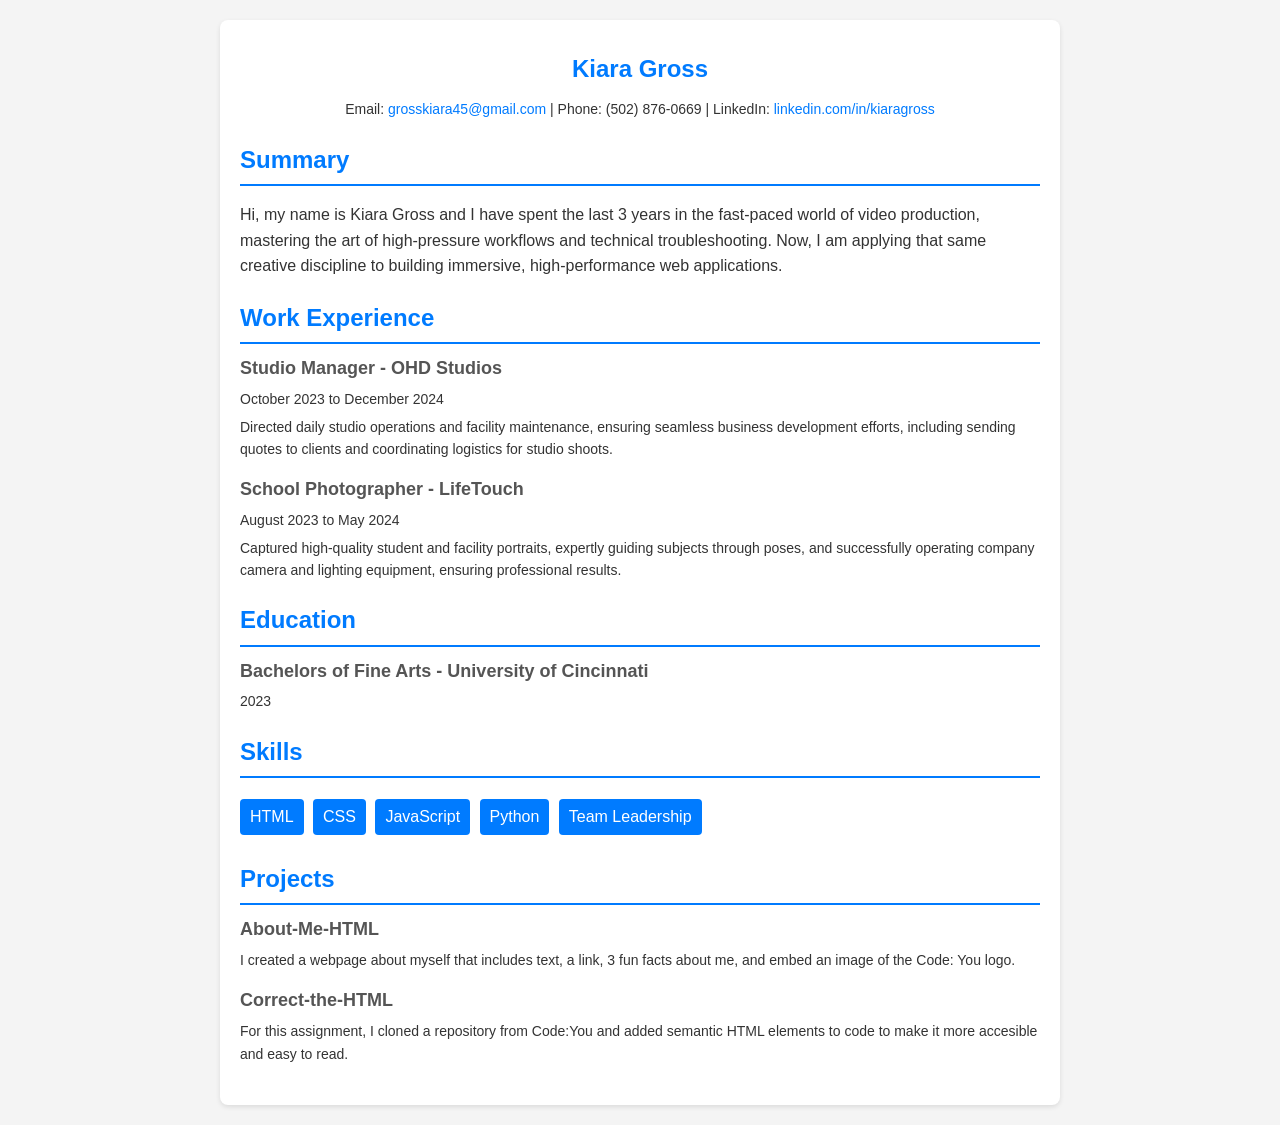
==== index.html @ 320b484b "Updated placeholder text with personal details" ====
<!DOCTYPE html>
<html lang="en">
    <head>
        <meta charset="UTF-8" />
        <meta name="viewport" content="width=device-width, initial-scale=1.0" />
        <title>Kiara Gross 2026 Resume</title>
    </head>
 
    <style>
        body {
            font-family: Arial, sans-serif;
            line-height: 1.6;
            margin: 0;
            padding: 0;
            color: #333;
            background-color: #f4f4f4;
        }
        .container {
            max-width: 800px;
            margin: 20px auto;
            padding: 20px;
            background: #fff;
            border-radius: 8px;
            box-shadow: 0 2px 5px rgba(0, 0, 0, 0.1);
        }
        h1,
        h2 {
            color: #007bff;
        }
        .header {
            text-align: center;
        }
        .header h1 {
            margin: 10px 0;
        }
        .contact {
            margin: 10px 0;
            font-size: 14px;
        }
        .contact a {
            color: #007bff;
            text-decoration: none;
        }
        .section {
            margin: 20px 0;
        }
        .section h2 {
            margin-bottom: 10px;
            border-bottom: 2px solid #007bff;
            padding-bottom: 5px;
        }
        .item {
            margin-bottom: 15px;
        }
        .item h3 {
            margin: 0;
            font-size: 18px;
            color: #555;
        }
        .item p {
            margin: 5px 0;
            font-size: 14px;
        }
        .skills ul {
            list-style: none;
            padding: 0;
        }
        .skills ul li {
            display: inline-block;
            background: #007bff;
            color: #fff;
            padding: 5px 10px;
            margin: 5px 5px 5px 0;
            border-radius: 4px;
        }
    </style>
 
    <body>
        <main class="container">
            <section class="header">
                <h1>Kiara Gross</h1>
                <p class="contact">
                    Email:
                    <a href="mailto:grosskiara45@gmail.com"
                        >grosskiara45@gmail.com</a
                    >
                    | Phone: (502) 876-0669 | LinkedIn:
                    <a href="www.linkedin.com/in/kiaragross">linkedin.com/in/kiaragross</a>
                </p>
            </section>
            <section class="section">
                <h2>Summary</h2>
                <p>
                    Hi, my name is Kiara Gross and I have spent the last 3 years in the fast-paced world of video production, mastering the art of high-pressure workflows and technical troubleshooting. 
                    Now, I am applying that same creative discipline to building immersive, high-performance web applications.
                </p>
            </section>
            <section class="section">
                <h2>Work Experience</h2>
                <div class="item">
                    <h3>Studio Manager - OHD Studios</h3>
                    <p>October 2023 to December 2024</p>
                    <p>
                        Directed daily studio operations and facility maintenance, ensuring seamless business development efforts, including sending quotes to clients and coordinating logistics for studio shoots.
                    </p>
                </div>
                <div class="item">
                    <h3>School Photographer - LifeTouch</h3>
                    <p>August 2023 to May 2024</p>
                    <p>
                        Captured high-quality student and facility portraits, expertly guiding subjects through poses, and successfully operating company camera and lighting equipment, ensuring professional results.
                    </p>
                </div>
            </section>
            <div class="section">
                <h2>Education</h2>
                <div class="item">
                    <h3>Bachelors of Fine Arts - University of Cincinnati</h3>
                    <p>2023</p>
                </div>
            </section>
            <section class="section">
                <h2>Skills</h2>
                <div class="skills">
                    <ul>
                        <li>HTML</li>
                        <li>CSS</li>
                        <li>JavaScript</li>
                        <li>Python</li>
                        <li>Team Leadership</li>
                    </ul>
                </div>
            </section>
            <section class="section">
                <h2>Projects</h2>
                <div class="item">
                    <h3>About-Me-HTML</h3>
                    <p>
                        I created a webpage about myself that includes text, a link, 3 fun facts about me, and embed an image of the Code: You logo. 
                    </p>
                </div>
                <div class="item">
                    <h3>Correct-the-HTML</h3>
                    <p>
                        For this assignment, I cloned a repository from Code:You and added semantic HTML elements to code to make it more accesible and easy to read.
                    </p>
                </div>
            </section>
        </main>
    </body>
</html>
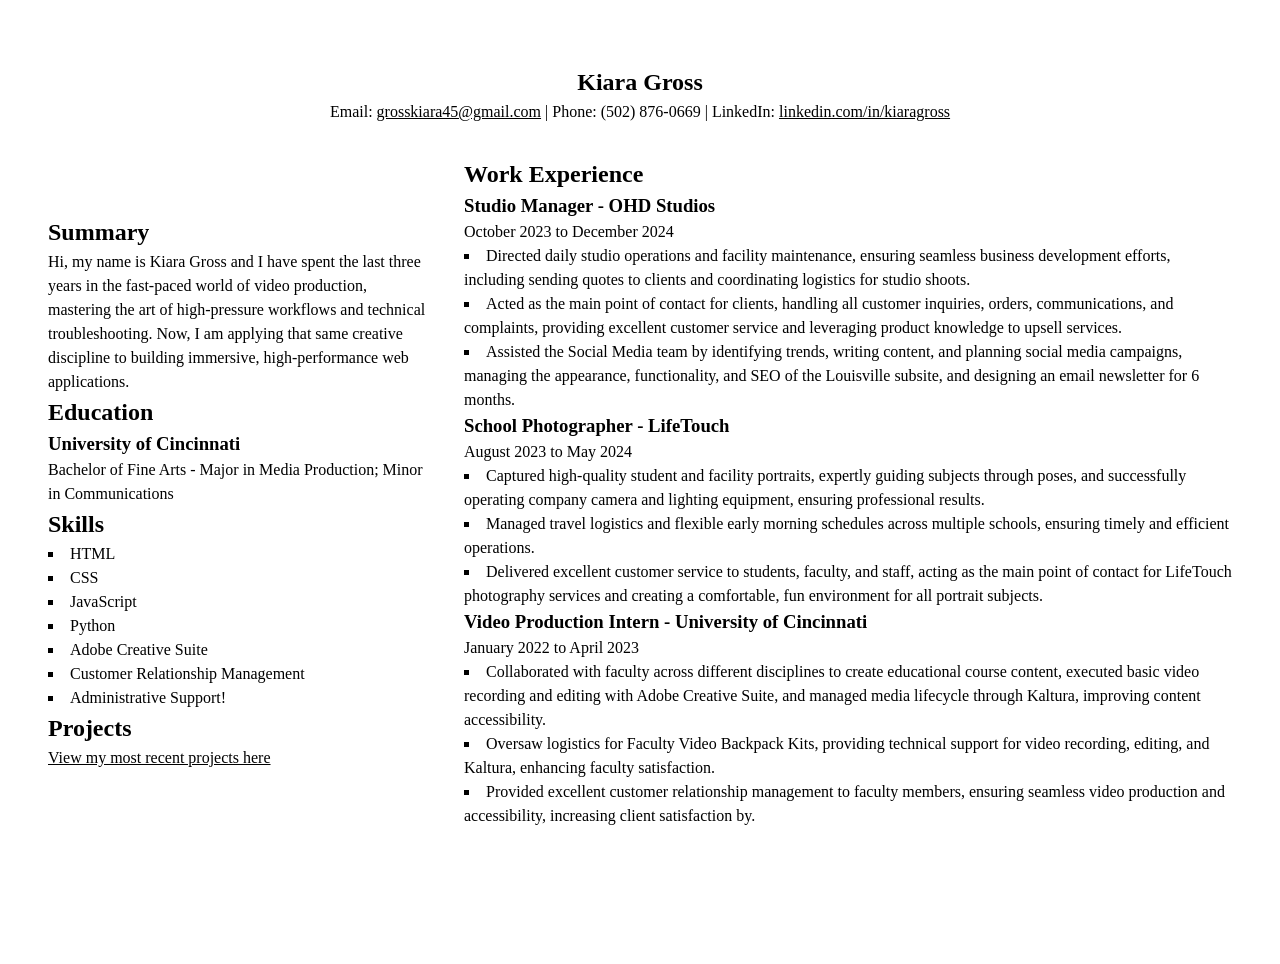
==== commit 6a499fda: "Web Development Week 3 Updates" ====
--- a/index.html
+++ b/index.html
@@ -4,79 +4,12 @@
         <meta charset="UTF-8" />
         <meta name="viewport" content="width=device-width, initial-scale=1.0" />
         <title>Kiara Gross 2026 Resume</title>
+        <link rel="stylesheet" href="css/reset.css">
+        <link rel="stylesheet" href="css/home.css">
     </head>
- 
-    <style>
-        body {
-            font-family: Arial, sans-serif;
-            line-height: 1.6;
-            margin: 0;
-            padding: 0;
-            color: #333;
-            background-color: #f4f4f4;
-        }
-        .container {
-            max-width: 800px;
-            margin: 20px auto;
-            padding: 20px;
-            background: #fff;
-            border-radius: 8px;
-            box-shadow: 0 2px 5px rgba(0, 0, 0, 0.1);
-        }
-        h1,
-        h2 {
-            color: #007bff;
-        }
-        .header {
-            text-align: center;
-        }
-        .header h1 {
-            margin: 10px 0;
-        }
-        .contact {
-            margin: 10px 0;
-            font-size: 14px;
-        }
-        .contact a {
-            color: #007bff;
-            text-decoration: none;
-        }
-        .section {
-            margin: 20px 0;
-        }
-        .section h2 {
-            margin-bottom: 10px;
-            border-bottom: 2px solid #007bff;
-            padding-bottom: 5px;
-        }
-        .item {
-            margin-bottom: 15px;
-        }
-        .item h3 {
-            margin: 0;
-            font-size: 18px;
-            color: #555;
-        }
-        .item p {
-            margin: 5px 0;
-            font-size: 14px;
-        }
-        .skills ul {
-            list-style: none;
-            padding: 0;
-        }
-        .skills ul li {
-            display: inline-block;
-            background: #007bff;
-            color: #fff;
-            padding: 5px 10px;
-            margin: 5px 5px 5px 0;
-            border-radius: 4px;
-        }
-    </style>
- 
+
     <body>
-        <main class="container">
+        <header>
             <section class="header">
                 <h1>Kiara Gross</h1>
                 <p class="contact">
@@ -88,63 +21,64 @@
                     <a href="www.linkedin.com/in/kiaragross">linkedin.com/in/kiaragross</a>
                 </p>
             </section>
-            <section class="section">
+        </header>
+        <main class="main-content">
+            <section class="column1">
                 <h2>Summary</h2>
-                <p>
-                    Hi, my name is Kiara Gross and I have spent the last 3 years in the fast-paced world of video production, mastering the art of high-pressure workflows and technical troubleshooting. 
-                    Now, I am applying that same creative discipline to building immersive, high-performance web applications.
-                </p>
-            </section>
-            <section class="section">
-                <h2>Work Experience</h2>
-                <div class="item">
-                    <h3>Studio Manager - OHD Studios</h3>
-                    <p>October 2023 to December 2024</p>
-                    <p>
-                        Directed daily studio operations and facility maintenance, ensuring seamless business development efforts, including sending quotes to clients and coordinating logistics for studio shoots.
-                    </p>
-                </div>
-                <div class="item">
-                    <h3>School Photographer - LifeTouch</h3>
-                    <p>August 2023 to May 2024</p>
-                    <p>
-                        Captured high-quality student and facility portraits, expertly guiding subjects through poses, and successfully operating company camera and lighting equipment, ensuring professional results.
-                    </p>
-                </div>
-            </section>
-            <div class="section">
+                <p>Hi, my name is Kiara Gross and I have spent the last three years in the fast-paced world of video production, mastering the art of high-pressure workflows and technical troubleshooting. Now, I am applying that same creative discipline to building immersive, high-performance web applications.</p>
                 <h2>Education</h2>
                 <div class="item">
-                    <h3>Bachelors of Fine Arts - University of Cincinnati</h3>
-                    <p>2023</p>
+                    <h3>University of Cincinnati</h3>
+                    <p> Bachelor of Fine Arts - Major in Media Production; Minor in Communications</p>
                 </div>
-            </section>
-            <section class="section">
                 <h2>Skills</h2>
-                <div class="skills">
+                <div class="item">
                     <ul>
                         <li>HTML</li>
                         <li>CSS</li>
                         <li>JavaScript</li>
                         <li>Python</li>
-                        <li>Team Leadership</li>
+                        <li>Adobe Creative Suite</li>
+                        <li>Customer Relationship Management</li>
+                        <li>Administrative Support!</li>
+                    </ul>
+                </div>
+                <div class="item">
+                <h2>Projects</h2>
+                <a href="projects.html" target="_blank">View my most recent projects here</a>
+                </div>
+            </section>
+            <section class="column2">
+                <h2>Work Experience</h2>
+                <div class="item">
+                    <h3>Studio Manager - OHD Studios</h3>
+                    <p>October 2023 to December 2024</p>
+                    <ul>
+                        <li>Directed daily studio operations and facility maintenance, ensuring seamless business development efforts, including sending quotes to clients and coordinating logistics for studio shoots.</li>
+                        <li>Acted as the main point of contact for clients, handling all customer inquiries, orders, communications, and complaints, providing excellent customer service and leveraging product knowledge to upsell services.</li>
+                        <li>Assisted the Social Media team by identifying trends, writing content, and planning social media campaigns, managing the appearance, functionality, and SEO of the Louisville subsite, and designing an email newsletter for 6 months.</li>
+                    </ul>
+                    
+                </div>
+                <div class="item">
+                    <h3>School Photographer - LifeTouch</h3>
+                    <p>August 2023 to May 2024</p>
+                    <ul>
+                        <li>Captured high-quality student and facility portraits, expertly guiding subjects through poses, and successfully operating company camera and lighting equipment, ensuring professional results.</li>
+                        <li>Managed travel logistics and flexible early morning schedules across multiple schools, ensuring timely and efficient operations.</li>
+                        <li>Delivered excellent customer service to students, faculty, and staff, acting as the main point of contact for LifeTouch photography services and creating a comfortable, fun environment for all portrait subjects.</li>
+                    </ul>
+                </div>
+                  <div class="item">
+                    <h3>Video Production Intern - University of Cincinnati</h3>
+                    <p>January 2022 to April 2023</p>
+                    <ul>
+                        <li>Collaborated with faculty across different disciplines to create educational course content, executed basic video recording and editing with Adobe Creative Suite, and managed media lifecycle through Kaltura, improving content accessibility.</li>
+                        <li>Oversaw logistics for Faculty Video Backpack Kits, providing technical support for video recording, editing, and Kaltura, enhancing faculty satisfaction.</li>
+                        <li>Provided excellent customer relationship management to faculty members, ensuring seamless video production and accessibility, increasing client satisfaction by.</li>
                     </ul>
                 </div>
             </section>
-            <section class="section">
-                <h2>Projects</h2>
-                <div class="item">
-                    <h3>About-Me-HTML</h3>
-                    <p>
-                        I created a webpage about myself that includes text, a link, 3 fun facts about me, and embed an image of the Code: You logo. 
-                    </p>
-                </div>
-                <div class="item">
-                    <h3>Correct-the-HTML</h3>
-                    <p>
-                        For this assignment, I cloned a repository from Code:You and added semantic HTML elements to code to make it more accesible and easy to read.
-                    </p>
-                </div>
             </section>
         </main>
     </body>
--- a/css/home.css
+++ b/css/home.css
@@ -0,0 +1,48 @@
+body{
+    font-family: 'Times New Roman', Times, serif;
+    margin: 0;
+    padding: 0;
+    box-sizing: border-box;
+}
+
+.header{
+    display: flex;
+    flex-direction: column;
+    flex-wrap: wrap;
+    justify-content: center;
+    align-items: center;
+    text-align: center;
+    margin-top: 4rem;
+    margin-left: 2rem;
+    margin-right: 2rem;
+}
+
+.main-content{
+    display: flex;
+    flex-direction: row;
+    flex-wrap: wrap;
+    justify-content: center;
+    align-items: center;
+    margin-top: 1rem;
+    margin-left: 2rem;
+    margin-right: 2rem;
+}
+
+.column1{
+    flex: 1;
+    padding: 1rem;
+}
+
+.column2{
+    flex: 2;
+    padding: 1rem;
+}
+
+li{
+    list-style: square;
+    list-style-position: inside;
+}
+
+a{
+    text-decoration: underline;
+}
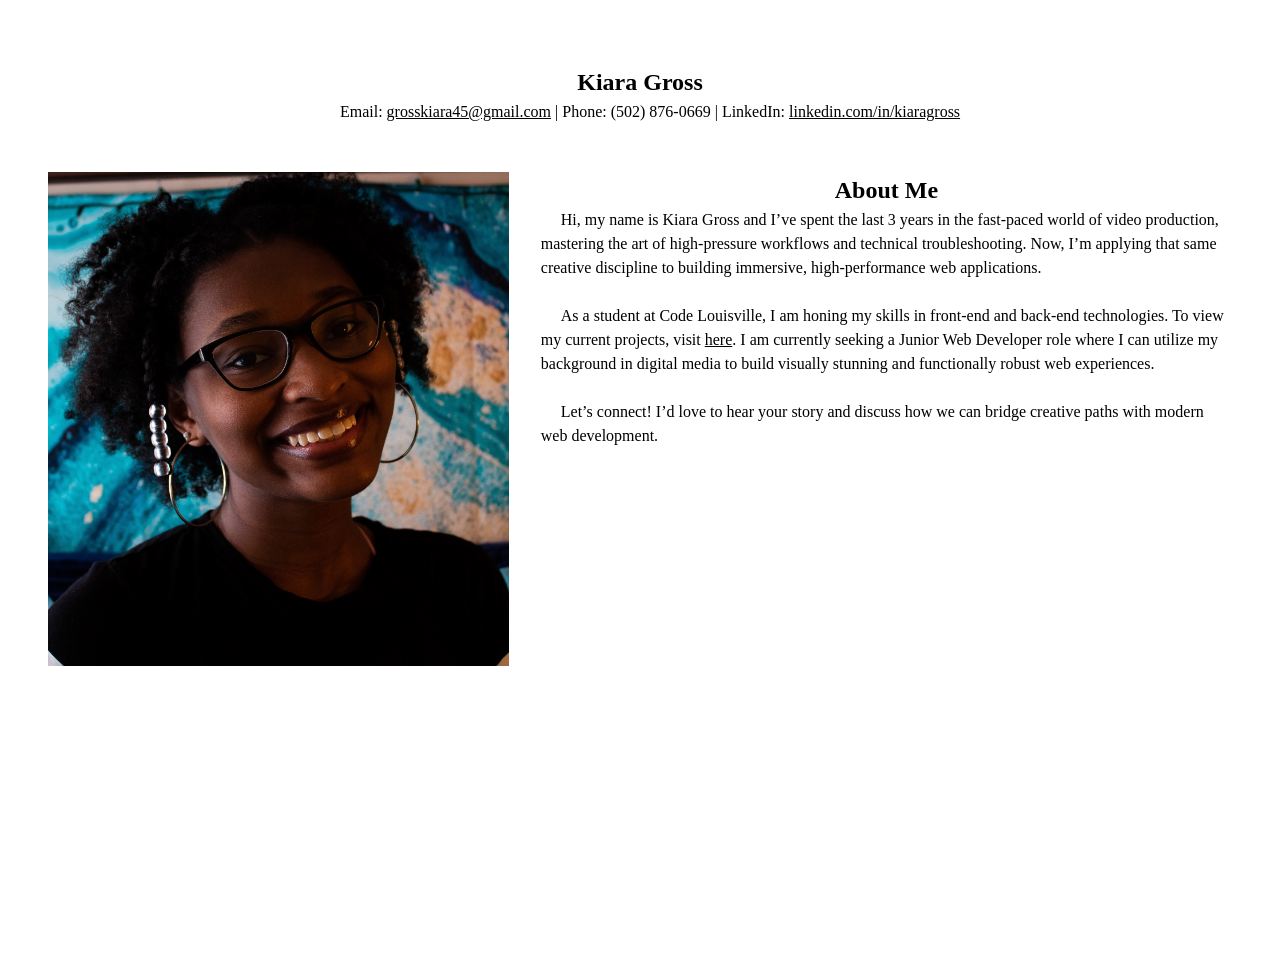
==== commit 1898b7e8: "index page added" ====
--- a/index.html
+++ b/index.html
@@ -5,7 +5,7 @@
         <meta name="viewport" content="width=device-width, initial-scale=1.0" />
         <title>Kiara Gross 2026 Resume</title>
         <link rel="stylesheet" href="css/reset.css">
-        <link rel="stylesheet" href="css/home.css">
+        <link rel="stylesheet" href="css/index.css">
     </head>
 
     <body>
@@ -24,62 +24,14 @@
         </header>
         <main class="main-content">
             <section class="column1">
-                <h2>Summary</h2>
-                <p>Hi, my name is Kiara Gross and I have spent the last three years in the fast-paced world of video production, mastering the art of high-pressure workflows and technical troubleshooting. Now, I am applying that same creative discipline to building immersive, high-performance web applications.</p>
-                <h2>Education</h2>
-                <div class="item">
-                    <h3>University of Cincinnati</h3>
-                    <p> Bachelor of Fine Arts - Major in Media Production; Minor in Communications</p>
-                </div>
-                <h2>Skills</h2>
-                <div class="item">
-                    <ul>
-                        <li>HTML</li>
-                        <li>CSS</li>
-                        <li>JavaScript</li>
-                        <li>Python</li>
-                        <li>Adobe Creative Suite</li>
-                        <li>Customer Relationship Management</li>
-                        <li>Administrative Support!</li>
-                    </ul>
-                </div>
-                <div class="item">
-                <h2>Projects</h2>
-                <a href="projects.html" target="_blank">View my most recent projects here</a>
-                </div>
-            </section>
+                <img src="images/IMG_7445.jpeg" alt="Kiara Gross Headshot">
+            </section>    
             <section class="column2">
-                <h2>Work Experience</h2>
-                <div class="item">
-                    <h3>Studio Manager - OHD Studios</h3>
-                    <p>October 2023 to December 2024</p>
-                    <ul>
-                        <li>Directed daily studio operations and facility maintenance, ensuring seamless business development efforts, including sending quotes to clients and coordinating logistics for studio shoots.</li>
-                        <li>Acted as the main point of contact for clients, handling all customer inquiries, orders, communications, and complaints, providing excellent customer service and leveraging product knowledge to upsell services.</li>
-                        <li>Assisted the Social Media team by identifying trends, writing content, and planning social media campaigns, managing the appearance, functionality, and SEO of the Louisville subsite, and designing an email newsletter for 6 months.</li>
-                    </ul>
-                    
-                </div>
-                <div class="item">
-                    <h3>School Photographer - LifeTouch</h3>
-                    <p>August 2023 to May 2024</p>
-                    <ul>
-                        <li>Captured high-quality student and facility portraits, expertly guiding subjects through poses, and successfully operating company camera and lighting equipment, ensuring professional results.</li>
-                        <li>Managed travel logistics and flexible early morning schedules across multiple schools, ensuring timely and efficient operations.</li>
-                        <li>Delivered excellent customer service to students, faculty, and staff, acting as the main point of contact for LifeTouch photography services and creating a comfortable, fun environment for all portrait subjects.</li>
-                    </ul>
-                </div>
-                  <div class="item">
-                    <h3>Video Production Intern - University of Cincinnati</h3>
-                    <p>January 2022 to April 2023</p>
-                    <ul>
-                        <li>Collaborated with faculty across different disciplines to create educational course content, executed basic video recording and editing with Adobe Creative Suite, and managed media lifecycle through Kaltura, improving content accessibility.</li>
-                        <li>Oversaw logistics for Faculty Video Backpack Kits, providing technical support for video recording, editing, and Kaltura, enhancing faculty satisfaction.</li>
-                        <li>Provided excellent customer relationship management to faculty members, ensuring seamless video production and accessibility, increasing client satisfaction by.</li>
-                    </ul>
-                </div>
-            </section>
-            </section>
+                <h2>About Me</h2>
+                <p>Hi, my name is Kiara Gross and I’ve spent the last 3 years in the fast-paced world of video production, mastering the art of high-pressure workflows and technical troubleshooting. Now, I’m applying that same creative discipline to building immersive, high-performance web applications.</p><br>
+                <p>As a student at Code Louisville, I am honing my skills in front-end and back-end technologies. To view my current projects, visit <a href="projects.html">here</a>. I am currently seeking a Junior Web Developer role where I can utilize my background in digital media to build visually stunning and functionally robust web experiences.</p><br>
+                <p>Let’s connect! I’d love to hear your story and discuss how we can bridge creative paths with modern web development.</p>
+            </section>        
         </main>
     </body>
 </html>
--- a/css/index.css
+++ b/css/index.css
@@ -0,0 +1,61 @@
+body{
+    font-family: 'Times New Roman', Times, serif;
+    margin: 0;
+    padding: 0;
+    box-sizing: border-box;
+}
+
+.header{
+    display: flex;
+    flex-direction: column;
+    flex-wrap: wrap;
+    justify-content: center;
+    align-items: center;
+    text-align: center;
+    margin-top: 4rem;
+    margin-left: 2rem;
+    margin-right: 2rem;
+}
+
+.main-content{
+    display: flex;
+    flex-direction: row;
+    flex-wrap: wrap;
+    justify-content: center;
+    align-items: flex-start;
+    margin: 2rem;
+}
+
+.column2{
+    padding: 1rem 0;
+}
+
+li{
+    list-style: square;
+    list-style-position: inside;
+}
+
+a{
+    text-decoration: underline;
+}
+
+h2{
+    text-align: center;
+}
+
+p{
+    text-indent: 20px;
+}
+
+@media screen and (min-width: 768px) {
+    .column1{
+    flex: 2;
+    padding: 1rem;
+}
+
+.column2{
+    flex: 3;
+    padding: 1rem;
+}
+    
+}
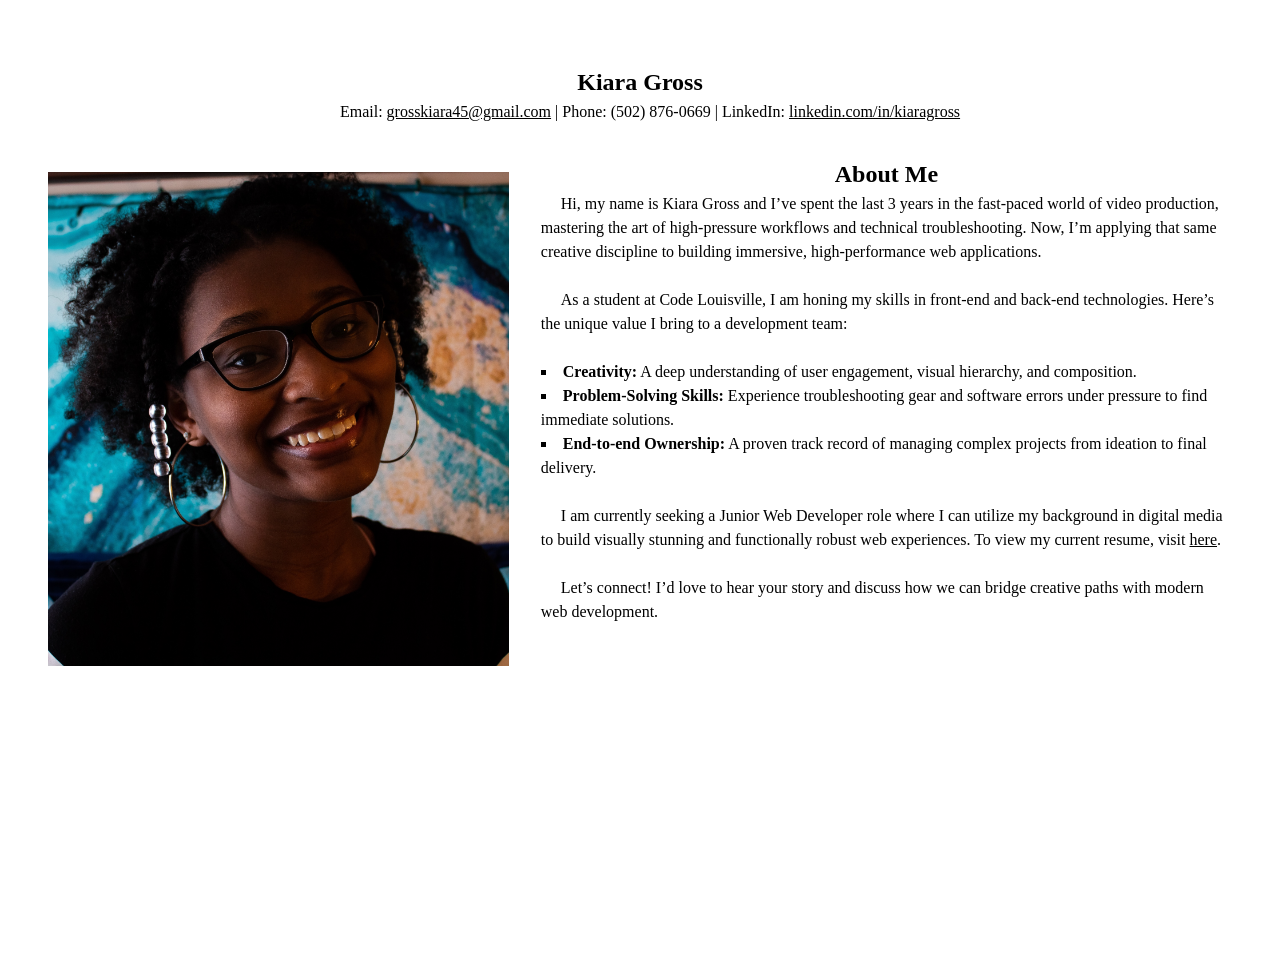
==== commit e6caab32: "CSS changes" ====
--- a/index.html
+++ b/index.html
@@ -11,7 +11,7 @@
     <body>
         <header>
             <section class="header">
-                <h1>Kiara Gross</h1>
+                <h1><a href=index.html class="home-link">Kiara Gross</a></h1>
                 <p class="contact">
                     Email:
                     <a href="mailto:grosskiara45@gmail.com"
@@ -28,8 +28,14 @@
             </section>    
             <section class="column2">
                 <h2>About Me</h2>
-                <p>Hi, my name is Kiara Gross and I’ve spent the last 3 years in the fast-paced world of video production, mastering the art of high-pressure workflows and technical troubleshooting. Now, I’m applying that same creative discipline to building immersive, high-performance web applications.</p><br>
-                <p>As a student at Code Louisville, I am honing my skills in front-end and back-end technologies. To view my current projects, visit <a href="projects.html">here</a>. I am currently seeking a Junior Web Developer role where I can utilize my background in digital media to build visually stunning and functionally robust web experiences.</p><br>
+                <p>Hi, my name is Kiara Gross and I’ve spent the last 3 years in the fast-paced world of video production, mastering the art of high-pressure workflows and technical troubleshooting. Now, I’m applying that same creative discipline to building immersive, high-performance web applications. </p><br>
+                <p>As a student at Code Louisville, I am honing my skills in front-end and back-end technologies. Here’s the unique value I bring to a development team:</p><br>
+                <ul class="item">
+                    <li><strong>Creativity:</strong> A deep understanding of user engagement, visual hierarchy, and composition.</li>
+                    <li><strong>Problem-Solving Skills:</strong> Experience troubleshooting gear and software errors under pressure to find immediate solutions.</li>
+                    <li><strong>End-to-end Ownership:</strong> A proven track record of managing complex projects from ideation to final delivery.</li>
+                </ul><br>
+                <p>I am currently seeking a Junior Web Developer role where I can utilize my background in digital media to build visually stunning and functionally robust web experiences. To view my current resume, visit <a href="resume.html">here</a>.</p><br>
                 <p>Let’s connect! I’d love to hear your story and discuss how we can bridge creative paths with modern web development.</p>
             </section>        
         </main>
--- a/css/index.css
+++ b/css/index.css
@@ -15,6 +15,10 @@
     margin-top: 4rem;
     margin-left: 2rem;
     margin-right: 2rem;
+}
+
+.home-link{
+    text-decoration: none;
 }
 
 .main-content{
@@ -53,9 +57,9 @@
     padding: 1rem;
 }
 
-.column2{
+    .column2{
     flex: 3;
-    padding: 1rem;
+    padding: 0 1rem;
 }
     
 }
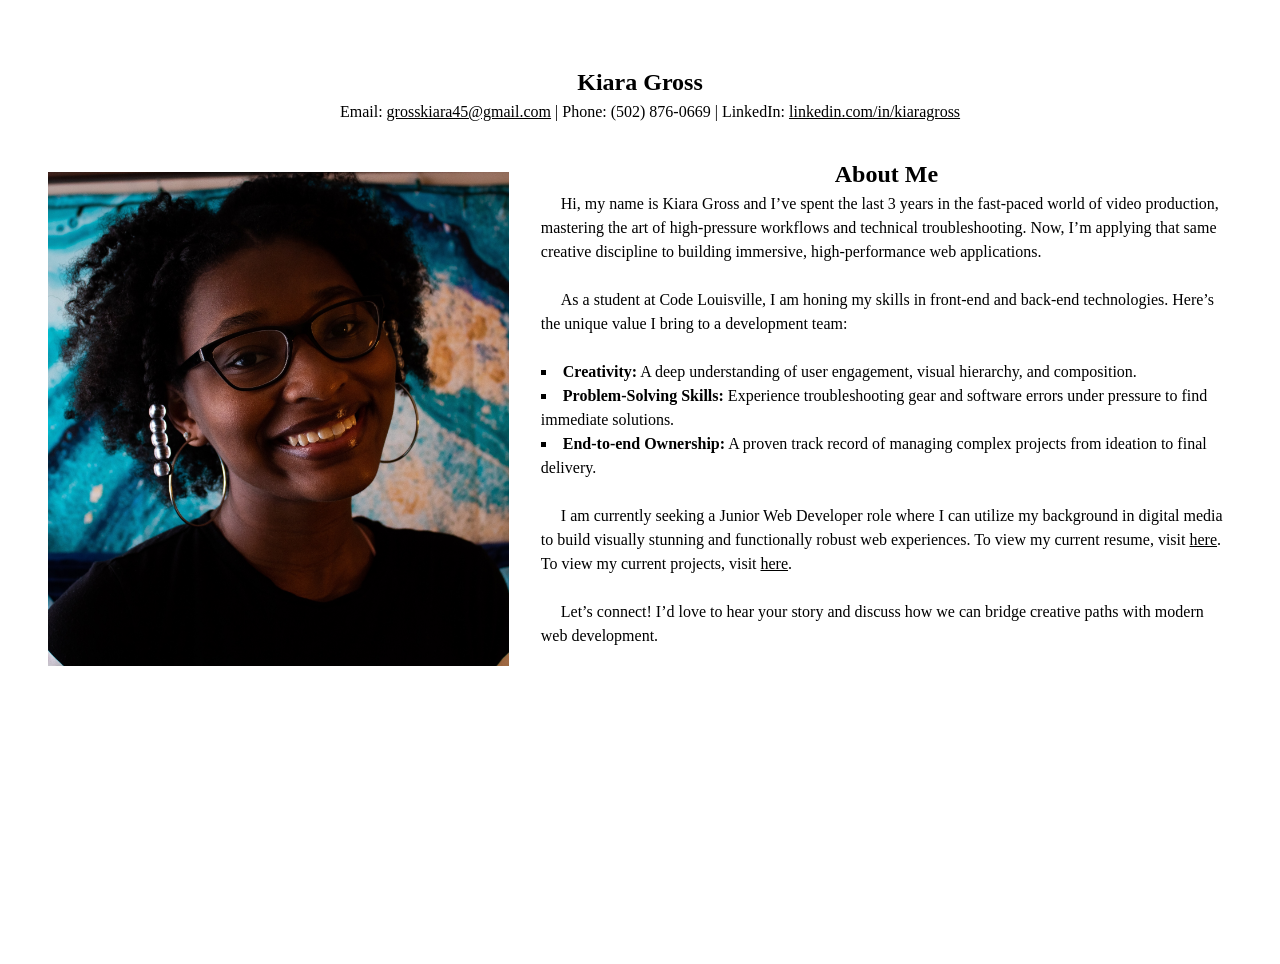
==== commit ed0d0395: "Projects page updated" ====
--- a/index.html
+++ b/index.html
@@ -35,7 +35,7 @@
                     <li><strong>Problem-Solving Skills:</strong> Experience troubleshooting gear and software errors under pressure to find immediate solutions.</li>
                     <li><strong>End-to-end Ownership:</strong> A proven track record of managing complex projects from ideation to final delivery.</li>
                 </ul><br>
-                <p>I am currently seeking a Junior Web Developer role where I can utilize my background in digital media to build visually stunning and functionally robust web experiences. To view my current resume, visit <a href="resume.html">here</a>.</p><br>
+                <p>I am currently seeking a Junior Web Developer role where I can utilize my background in digital media to build visually stunning and functionally robust web experiences. To view my current resume, visit <a href="resume.html">here</a>. To view my current projects, visit <a href="projects.html">here</a>.</p><br>
                 <p>Let’s connect! I’d love to hear your story and discuss how we can bridge creative paths with modern web development.</p>
             </section>        
         </main>
